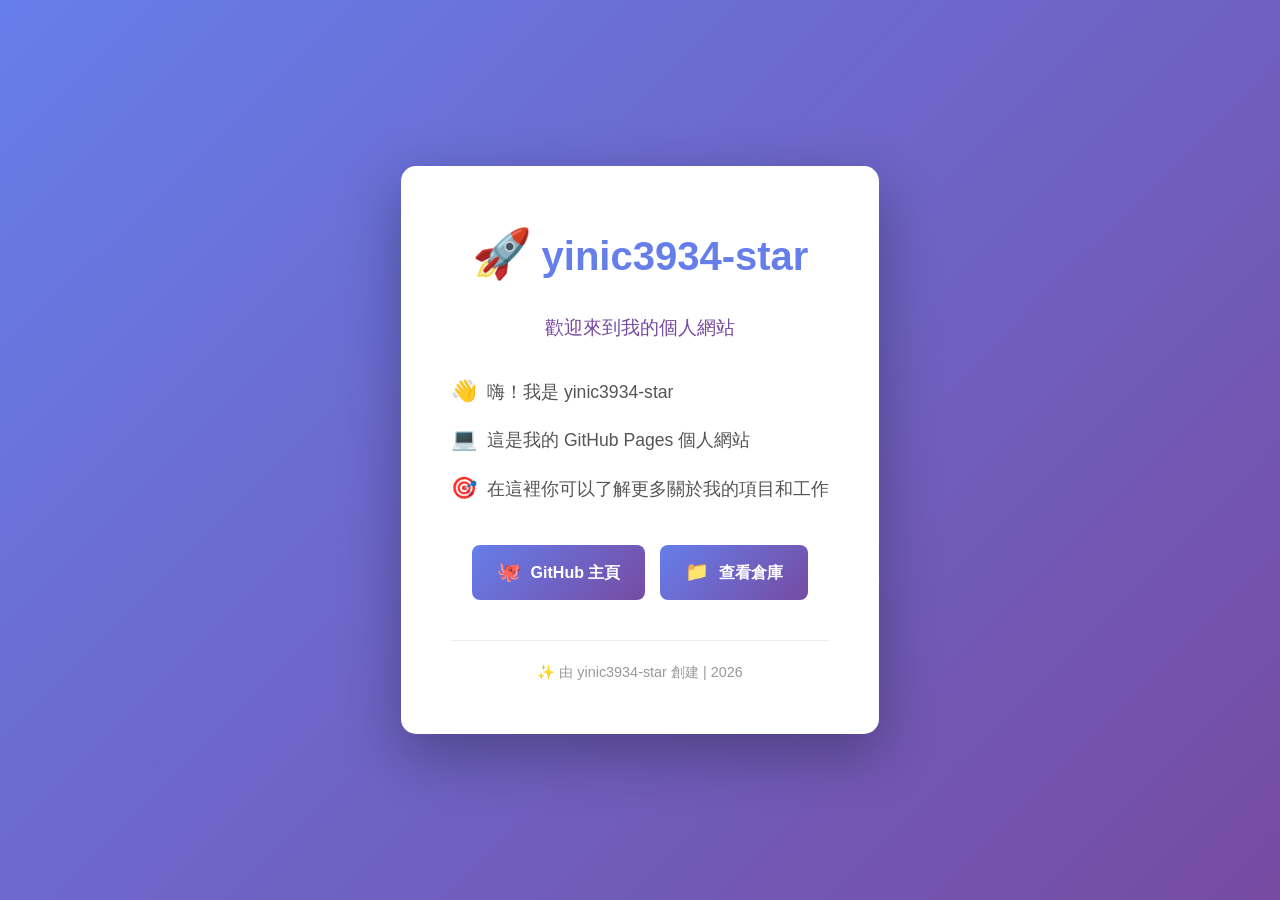
==== index.html @ efbbe554 "Initialize website with index.html" ====
<!DOCTYPE html>
<html lang="zh-TW">
<head>
    <meta charset="UTF-8">
    <meta name="viewport" content="width=device-width, initial-scale=1.0">
    <title>yinic3934-star 個人網站</title>
    <style>
        * {
            margin: 0;
            padding: 0;
            box-sizing: border-box;
        }
        
        body {
            font-family: 'Segoe UI', Tahoma, Geneva, Verdana, sans-serif;
            line-height: 1.6;
            color: #333;
            background: linear-gradient(135deg, #667eea 0%, #764ba2 100%);
            min-height: 100vh;
            display: flex;
            align-items: center;
            justify-content: center;
            padding: 20px;
        }
        
        .container {
            background: white;
            border-radius: 15px;
            box-shadow: 0 20px 60px rgba(0, 0, 0, 0.3);
            padding: 50px;
            max-width: 600px;
            text-align: center;
            animation: slideIn 0.6s ease-out;
        }
        
        @keyframes slideIn {
            from {
                opacity: 0;
                transform: translateY(-20px);
            }
            to {
                opacity: 1;
                transform: translateY(0);
            }
        }
        
        h1 {
            color: #667eea;
            margin-bottom: 20px;
            font-size: 2.5em;
        }
        
        .subtitle {
            color: #764ba2;
            font-size: 1.2em;
            margin-bottom: 30px;
        }
        
        .content {
            margin: 30px 0;
            text-align: left;
        }
        
        .content p {
            margin: 15px 0;
            color: #555;
            font-size: 1.1em;
        }
        
        .links {
            margin-top: 40px;
            display: flex;
            gap: 15px;
            justify-content: center;
            flex-wrap: wrap;
        }
        
        .btn {
            display: inline-block;
            padding: 12px 25px;
            background: linear-gradient(135deg, #667eea 0%, #764ba2 100%);
            color: white;
            text-decoration: none;
            border-radius: 8px;
            transition: transform 0.3s, box-shadow 0.3s;
            font-weight: bold;
        }
        
        .btn:hover {
            transform: translateY(-3px);
            box-shadow: 0 10px 20px rgba(102, 126, 234, 0.4);
        }
        
        .footer {
            margin-top: 40px;
            padding-top: 20px;
            border-top: 1px solid #eee;
            color: #999;
            font-size: 0.9em;
        }
        
        .emoji {
            font-size: 1.2em;
            margin-right: 10px;
        }
    </style>
</head>
<body>
    <div class="container">
        <h1><span class="emoji">🚀</span>yinic3934-star</h1>
        <div class="subtitle">歡迎來到我的個人網站</div>
        
        <div class="content">
            <p><span class="emoji">👋</span>嗨！我是 yinic3934-star</p>
            <p><span class="emoji">💻</span>這是我的 GitHub Pages 個人網站</p>
            <p><span class="emoji">🎯</span>在這裡你可以了解更多關於我的項目和工作</p>
        </div>
        
        <div class="links">
            <a href="https://github.com/yinic3934-star" class="btn"><span class="emoji">🐙</span>GitHub 主頁</a>
            <a href="https://github.com/yinic3934-star/-" class="btn"><span class="emoji">📁</span>查看倉庫</a>
        </div>
        
        <div class="footer">
            <p>✨ 由 yinic3934-star 創建 | 2026</p>
        </div>
    </div>
</body>
</html>
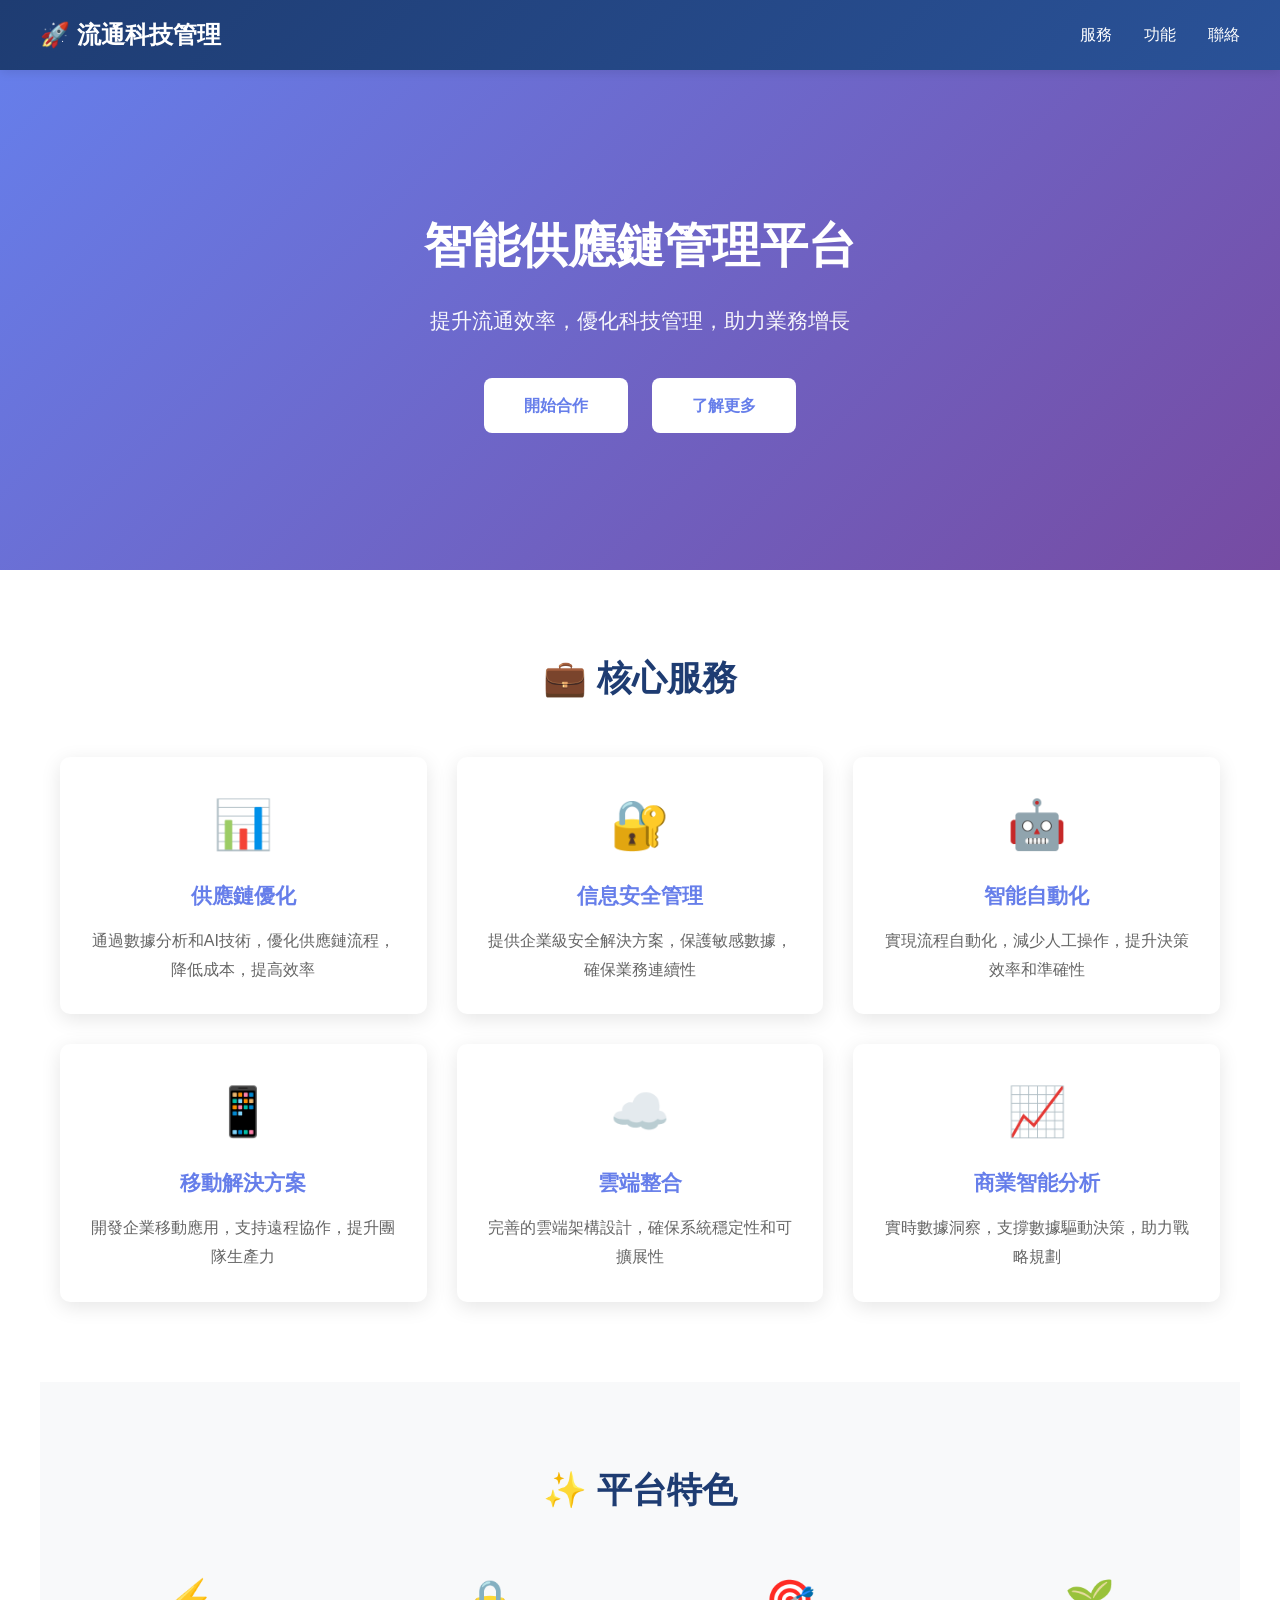
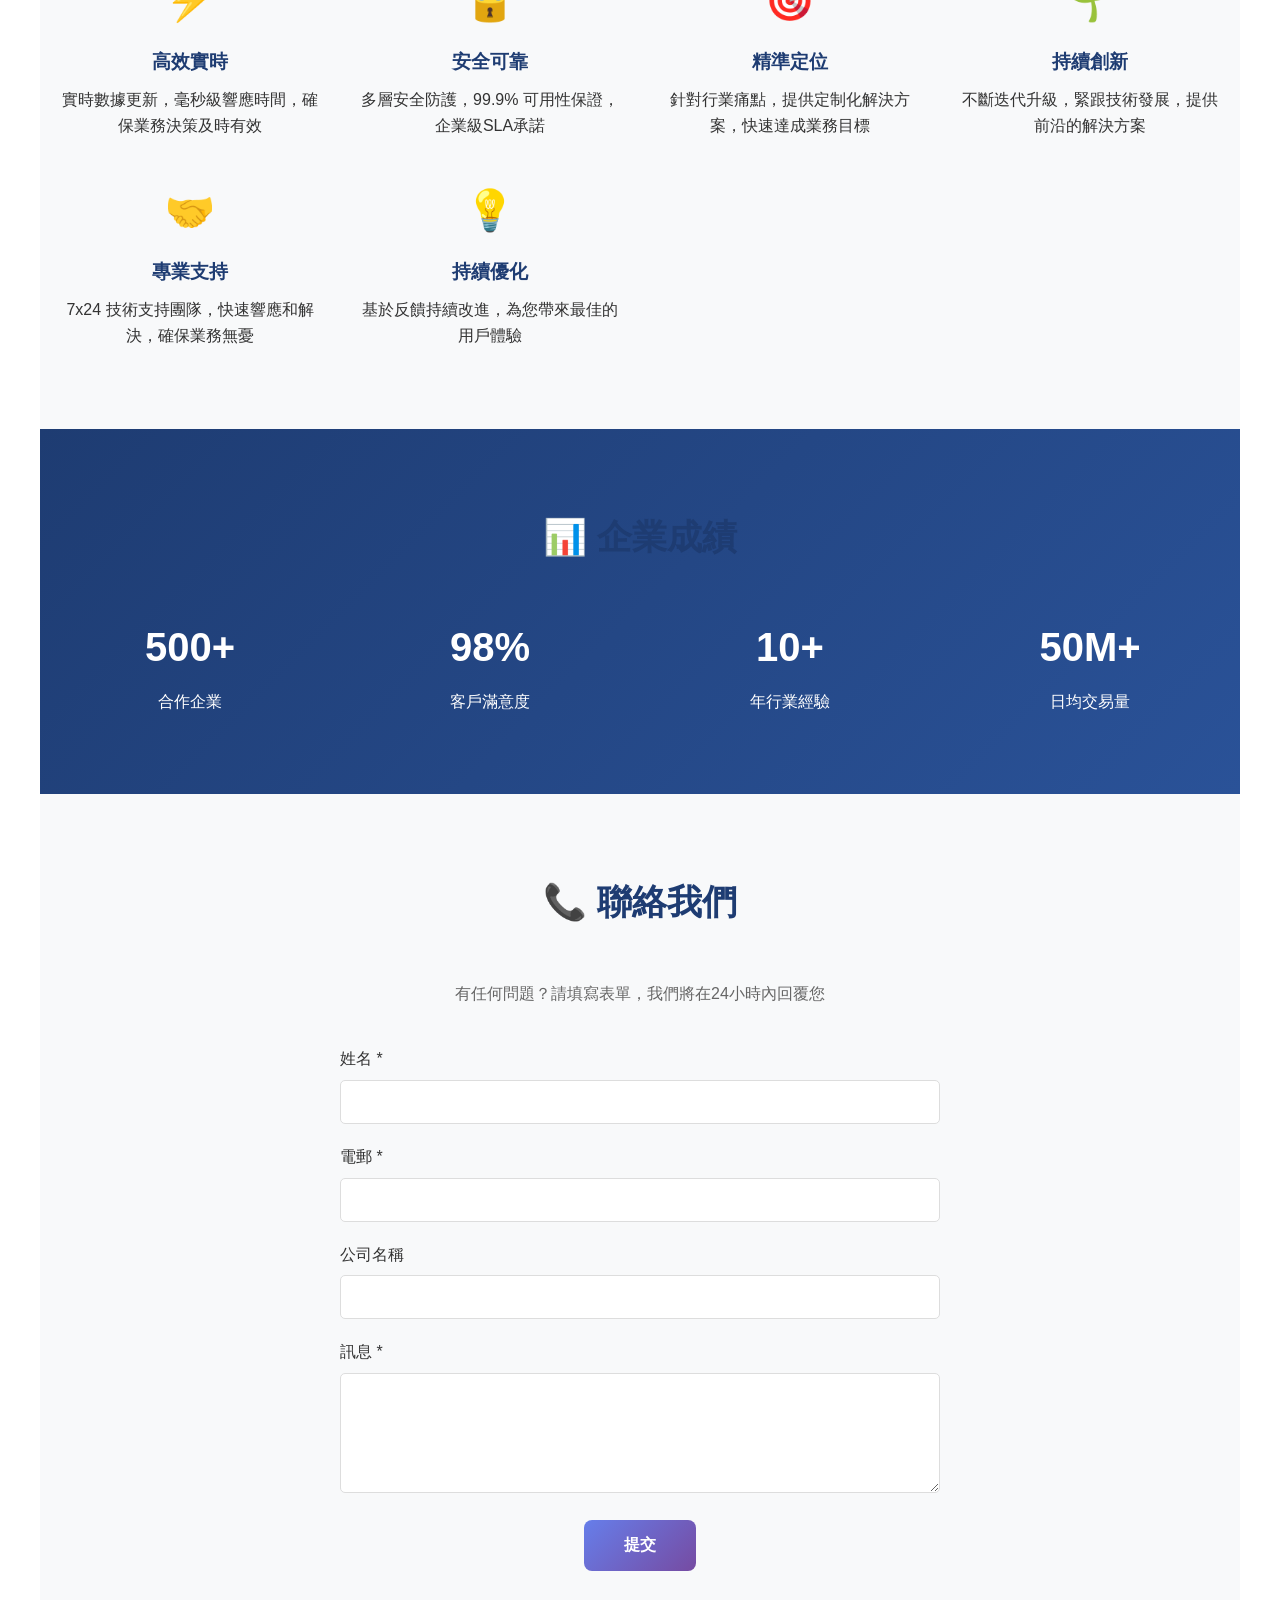
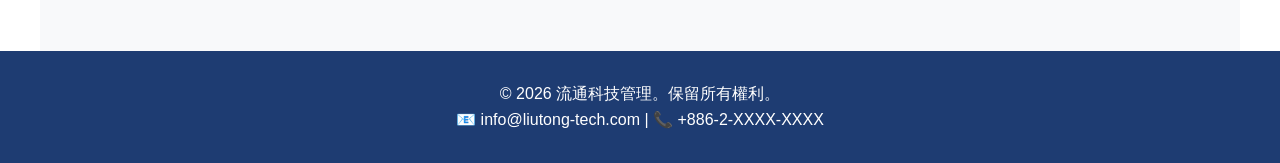
==== commit d8bbd4c4: "refactor: 轉換個人網站為流通科技管理企業網站 - 更新頁面標題和品牌識別 - 添加專業導航欄 - 重新設計英雄區域 - 添加6項核心服務卡片 - 添加6項平台特色功能 - 添加企業統計數據展" ====
--- a/index.html
+++ b/index.html
@@ -3,7 +3,7 @@
 <head>
     <meta charset="UTF-8">
     <meta name="viewport" content="width=device-width, initial-scale=1.0">
-    <title>yinic3934-star 個人網站</title>
+    <title>流通科技管理 - 智能供應鏈解決方案</title>
     <style>
         * {
             margin: 0;
@@ -15,28 +15,69 @@
             font-family: 'Segoe UI', Tahoma, Geneva, Verdana, sans-serif;
             line-height: 1.6;
             color: #333;
+        }
+        
+        /* 導航欄 */
+        nav {
+            background: linear-gradient(135deg, #1e3c72 0%, #2a5298 100%);
+            padding: 1rem 2rem;
+            position: sticky;
+            top: 0;
+            z-index: 1000;
+            box-shadow: 0 2px 10px rgba(0, 0, 0, 0.1);
+        }
+        
+        nav .nav-container {
+            max-width: 1200px;
+            margin: 0 auto;
+            display: flex;
+            justify-content: space-between;
+            align-items: center;
+        }
+        
+        nav .logo {
+            color: white;
+            font-size: 1.5em;
+            font-weight: bold;
+        }
+        
+        nav ul {
+            list-style: none;
+            display: flex;
+            gap: 2rem;
+        }
+        
+        nav a {
+            color: white;
+            text-decoration: none;
+            transition: opacity 0.3s;
+        }
+        
+        nav a:hover {
+            opacity: 0.8;
+        }
+        
+        /* 英雄區 */
+        .hero {
             background: linear-gradient(135deg, #667eea 0%, #764ba2 100%);
-            min-height: 100vh;
+            color: white;
+            padding: 100px 20px;
+            text-align: center;
+            min-height: 500px;
             display: flex;
             align-items: center;
             justify-content: center;
-            padding: 20px;
-        }
-        
-        .container {
-            background: white;
-            border-radius: 15px;
-            box-shadow: 0 20px 60px rgba(0, 0, 0, 0.3);
-            padding: 50px;
-            max-width: 600px;
-            text-align: center;
-            animation: slideIn 0.6s ease-out;
+        }
+        
+        .hero-content {
+            max-width: 800px;
+            animation: slideIn 0.8s ease-out;
         }
         
         @keyframes slideIn {
             from {
                 opacity: 0;
-                transform: translateY(-20px);
+                transform: translateY(-30px);
             }
             to {
                 opacity: 1;
@@ -44,86 +85,367 @@
             }
         }
         
-        h1 {
+        .hero h1 {
+            font-size: 3em;
+            margin-bottom: 20px;
+        }
+        
+        .hero p {
+            font-size: 1.3em;
+            margin-bottom: 40px;
+            opacity: 0.95;
+        }
+        
+        .btn-primary {
+            display: inline-block;
+            padding: 15px 40px;
+            background: white;
             color: #667eea;
-            margin-bottom: 20px;
-            font-size: 2.5em;
-        }
-        
-        .subtitle {
-            color: #764ba2;
-            font-size: 1.2em;
-            margin-bottom: 30px;
-        }
-        
-        .content {
-            margin: 30px 0;
-            text-align: left;
-        }
-        
-        .content p {
-            margin: 15px 0;
-            color: #555;
-            font-size: 1.1em;
-        }
-        
-        .links {
-            margin-top: 40px;
-            display: flex;
-            gap: 15px;
-            justify-content: center;
-            flex-wrap: wrap;
-        }
-        
-        .btn {
-            display: inline-block;
-            padding: 12px 25px;
-            background: linear-gradient(135deg, #667eea 0%, #764ba2 100%);
-            color: white;
             text-decoration: none;
             border-radius: 8px;
+            font-weight: bold;
             transition: transform 0.3s, box-shadow 0.3s;
+            margin: 0 10px;
+        }
+        
+        .btn-primary:hover {
+            transform: translateY(-3px);
+            box-shadow: 0 10px 30px rgba(0, 0, 0, 0.2);
+        }
+        
+        /* 區段 */
+        section {
+            padding: 80px 20px;
+            max-width: 1200px;
+            margin: 0 auto;
+        }
+        
+        section h2 {
+            font-size: 2.2em;
+            margin-bottom: 50px;
+            text-align: center;
+            color: #1e3c72;
+        }
+        
+        /* 服務區 */
+        .services {
+            display: grid;
+            grid-template-columns: repeat(auto-fit, minmax(280px, 1fr));
+            gap: 30px;
+        }
+        
+        .service-card {
+            background: white;
+            padding: 30px;
+            border-radius: 10px;
+            text-align: center;
+            box-shadow: 0 5px 20px rgba(0, 0, 0, 0.1);
+            transition: transform 0.3s, box-shadow 0.3s;
+        }
+        
+        .service-card:hover {
+            transform: translateY(-10px);
+            box-shadow: 0 15px 40px rgba(0, 0, 0, 0.15);
+        }
+        
+        .service-icon {
+            font-size: 3em;
+            margin-bottom: 15px;
+        }
+        
+        .service-card h3 {
+            color: #667eea;
+            margin-bottom: 15px;
+            font-size: 1.3em;
+        }
+        
+        .service-card p {
+            color: #666;
+            line-height: 1.8;
+        }
+        
+        /* 功能區 */
+        .features {
+            background: #f8f9fa;
+        }
+        
+        .features-grid {
+            display: grid;
+            grid-template-columns: repeat(auto-fit, minmax(250px, 1fr));
+            gap: 40px;
+        }
+        
+        .feature-item {
+            text-align: center;
+        }
+        
+        .feature-item .icon {
+            font-size: 2.5em;
+            margin-bottom: 15px;
+        }
+        
+        .feature-item h3 {
+            color: #1e3c72;
+            margin-bottom: 10px;
+        }
+        
+        /* 統計區 */
+        .stats {
+            background: linear-gradient(135deg, #1e3c72 0%, #2a5298 100%);
+            color: white;
+            text-align: center;
+        }
+        
+        .stats-grid {
+            display: grid;
+            grid-template-columns: repeat(auto-fit, minmax(200px, 1fr));
+            gap: 40px;
+        }
+        
+        .stat-item h3 {
+            font-size: 2.5em;
+            margin-bottom: 10px;
+        }
+        
+        /* 聯絡區 */
+        .contact {
+            background: #f8f9fa;
+            text-align: center;
+        }
+        
+        .contact-form {
+            max-width: 600px;
+            margin: 0 auto;
+        }
+        
+        .form-group {
+            margin-bottom: 20px;
+            text-align: left;
+        }
+        
+        .form-group label {
+            display: block;
+            margin-bottom: 8px;
+            color: #333;
+            font-weight: 500;
+        }
+        
+        .form-group input,
+        .form-group textarea {
+            width: 100%;
+            padding: 12px;
+            border: 1px solid #ddd;
+            border-radius: 5px;
+            font-family: inherit;
+            font-size: 1em;
+        }
+        
+        .form-group textarea {
+            resize: vertical;
+            min-height: 120px;
+        }
+        
+        .btn-submit {
+            background: linear-gradient(135deg, #667eea 0%, #764ba2 100%);
+            color: white;
+            padding: 15px 40px;
+            border: none;
+            border-radius: 8px;
+            font-size: 1em;
             font-weight: bold;
-        }
-        
-        .btn:hover {
+            cursor: pointer;
+            transition: transform 0.3s, box-shadow 0.3s;
+        }
+        
+        .btn-submit:hover {
             transform: translateY(-3px);
-            box-shadow: 0 10px 20px rgba(102, 126, 234, 0.4);
-        }
-        
-        .footer {
-            margin-top: 40px;
-            padding-top: 20px;
-            border-top: 1px solid #eee;
-            color: #999;
-            font-size: 0.9em;
-        }
-        
-        .emoji {
-            font-size: 1.2em;
-            margin-right: 10px;
+            box-shadow: 0 10px 30px rgba(102, 126, 234, 0.4);
+        }
+        
+        /* 頁腳 */
+        footer {
+            background: #1e3c72;
+            color: white;
+            text-align: center;
+            padding: 30px 20px;
+        }
+        
+        /* 響應式設計 */
+        @media (max-width: 768px) {
+            nav ul {
+                gap: 1rem;
+            }
+            
+            .hero h1 {
+                font-size: 2em;
+            }
+            
+            section {
+                padding: 50px 20px;
+            }
+            
+            section h2 {
+                font-size: 1.8em;
+            }
         }
     </style>
 </head>
 <body>
-    <div class="container">
-        <h1><span class="emoji">🚀</span>yinic3934-star</h1>
-        <div class="subtitle">歡迎來到我的個人網站</div>
-        
-        <div class="content">
-            <p><span class="emoji">👋</span>嗨！我是 yinic3934-star</p>
-            <p><span class="emoji">💻</span>這是我的 GitHub Pages 個人網站</p>
-            <p><span class="emoji">🎯</span>在這裡你可以了解更多關於我的項目和工作</p>
-        </div>
-        
-        <div class="links">
-            <a href="https://github.com/yinic3934-star" class="btn"><span class="emoji">🐙</span>GitHub 主頁</a>
-            <a href="https://github.com/yinic3934-star/-" class="btn"><span class="emoji">📁</span>查看倉庫</a>
-        </div>
-        
-        <div class="footer">
-            <p>✨ 由 yinic3934-star 創建 | 2026</p>
+    <!-- 導航欄 -->
+    <nav>
+        <div class="nav-container">
+            <div class="logo">🚀 流通科技管理</div>
+            <ul>
+                <li><a href="#services">服務</a></li>
+                <li><a href="#features">功能</a></li>
+                <li><a href="#contact">聯絡</a></li>
+            </ul>
+        </div>
+    </nav>
+    
+    <!-- 英雄區 -->
+    <div class="hero">
+        <div class="hero-content">
+            <h1>智能供應鏈管理平台</h1>
+            <p>提升流通效率，優化科技管理，助力業務增長</p>
+            <a href="#contact" class="btn-primary">開始合作</a>
+            <a href="#services" class="btn-primary">了解更多</a>
         </div>
     </div>
+    
+    <!-- 服務區 -->
+    <section id="services">
+        <h2>💼 核心服務</h2>
+        <div class="services">
+            <div class="service-card">
+                <div class="service-icon">📊</div>
+                <h3>供應鏈優化</h3>
+                <p>通過數據分析和AI技術，優化供應鏈流程，降低成本，提高效率</p>
+            </div>
+            <div class="service-card">
+                <div class="service-icon">🔐</div>
+                <h3>信息安全管理</h3>
+                <p>提供企業級安全解決方案，保護敏感數據，確保業務連續性</p>
+            </div>
+            <div class="service-card">
+                <div class="service-icon">🤖</div>
+                <h3>智能自動化</h3>
+                <p>實現流程自動化，減少人工操作，提升決策效率和準確性</p>
+            </div>
+            <div class="service-card">
+                <div class="service-icon">📱</div>
+                <h3>移動解決方案</h3>
+                <p>開發企業移動應用，支持遠程協作，提升團隊生產力</p>
+            </div>
+            <div class="service-card">
+                <div class="service-icon">☁️</div>
+                <h3>雲端整合</h3>
+                <p>完善的雲端架構設計，確保系統穩定性和可擴展性</p>
+            </div>
+            <div class="service-card">
+                <div class="service-icon">📈</div>
+                <h3>商業智能分析</h3>
+                <p>實時數據洞察，支撐數據驅動決策，助力戰略規劃</p>
+            </div>
+        </div>
+    </section>
+    
+    <!-- 功能區 -->
+    <section class="features" id="features">
+        <h2>✨ 平台特色</h2>
+        <div class="features-grid">
+            <div class="feature-item">
+                <div class="icon">⚡</div>
+                <h3>高效實時</h3>
+                <p>實時數據更新，毫秒級響應時間，確保業務決策及時有效</p>
+            </div>
+            <div class="feature-item">
+                <div class="icon">🔒</div>
+                <h3>安全可靠</h3>
+                <p>多層安全防護，99.9% 可用性保證，企業級SLA承諾</p>
+            </div>
+            <div class="feature-item">
+                <div class="icon">🎯</div>
+                <h3>精準定位</h3>
+                <p>針對行業痛點，提供定制化解決方案，快速達成業務目標</p>
+            </div>
+            <div class="feature-item">
+                <div class="icon">🌱</div>
+                <h3>持續創新</h3>
+                <p>不斷迭代升級，緊跟技術發展，提供前沿的解決方案</p>
+            </div>
+            <div class="feature-item">
+                <div class="icon">🤝</div>
+                <h3>專業支持</h3>
+                <p>7x24 技術支持團隊，快速響應和解決，確保業務無憂</p>
+            </div>
+            <div class="feature-item">
+                <div class="icon">💡</div>
+                <h3>持續優化</h3>
+                <p>基於反饋持續改進，為您帶來最佳的用戶體驗</p>
+            </div>
+        </div>
+    </section>
+    
+    <!-- 統計區 -->
+    <section class="stats">
+        <h2>📊 企業成績</h2>
+        <div class="stats-grid">
+            <div class="stat-item">
+                <h3>500+</h3>
+                <p>合作企業</p>
+            </div>
+            <div class="stat-item">
+                <h3>98%</h3>
+                <p>客戶滿意度</p>
+            </div>
+            <div class="stat-item">
+                <h3>10+</h3>
+                <p>年行業經驗</p>
+            </div>
+            <div class="stat-item">
+                <h3>50M+</h3>
+                <p>日均交易量</p>
+            </div>
+        </div>
+    </section>
+    
+    <!-- 聯絡區 -->
+    <section id="contact" class="contact">
+        <h2>📞 聯絡我們</h2>
+        <p style="margin-bottom: 40px; color: #666;">有任何問題？請填寫表單，我們將在24小時內回覆您</p>
+        
+        <div class="contact-form">
+            <form>
+                <div class="form-group">
+                    <label for="name">姓名 *</label>
+                    <input type="text" id="name" name="name" required>
+                </div>
+                
+                <div class="form-group">
+                    <label for="email">電郵 *</label>
+                    <input type="email" id="email" name="email" required>
+                </div>
+                
+                <div class="form-group">
+                    <label for="company">公司名稱</label>
+                    <input type="text" id="company" name="company">
+                </div>
+                
+                <div class="form-group">
+                    <label for="message">訊息 *</label>
+                    <textarea id="message" name="message" required></textarea>
+                </div>
+                
+                <button type="submit" class="btn-submit">提交</button>
+            </form>
+        </div>
+    </section>
+    
+    <!-- 頁腳 -->
+    <footer>
+        <p>&copy; 2026 流通科技管理。保留所有權利。</p>
+        <p>📧 info@liutong-tech.com | 📞 +886-2-XXXX-XXXX</p>
+    </footer>
 </body>
 </html>
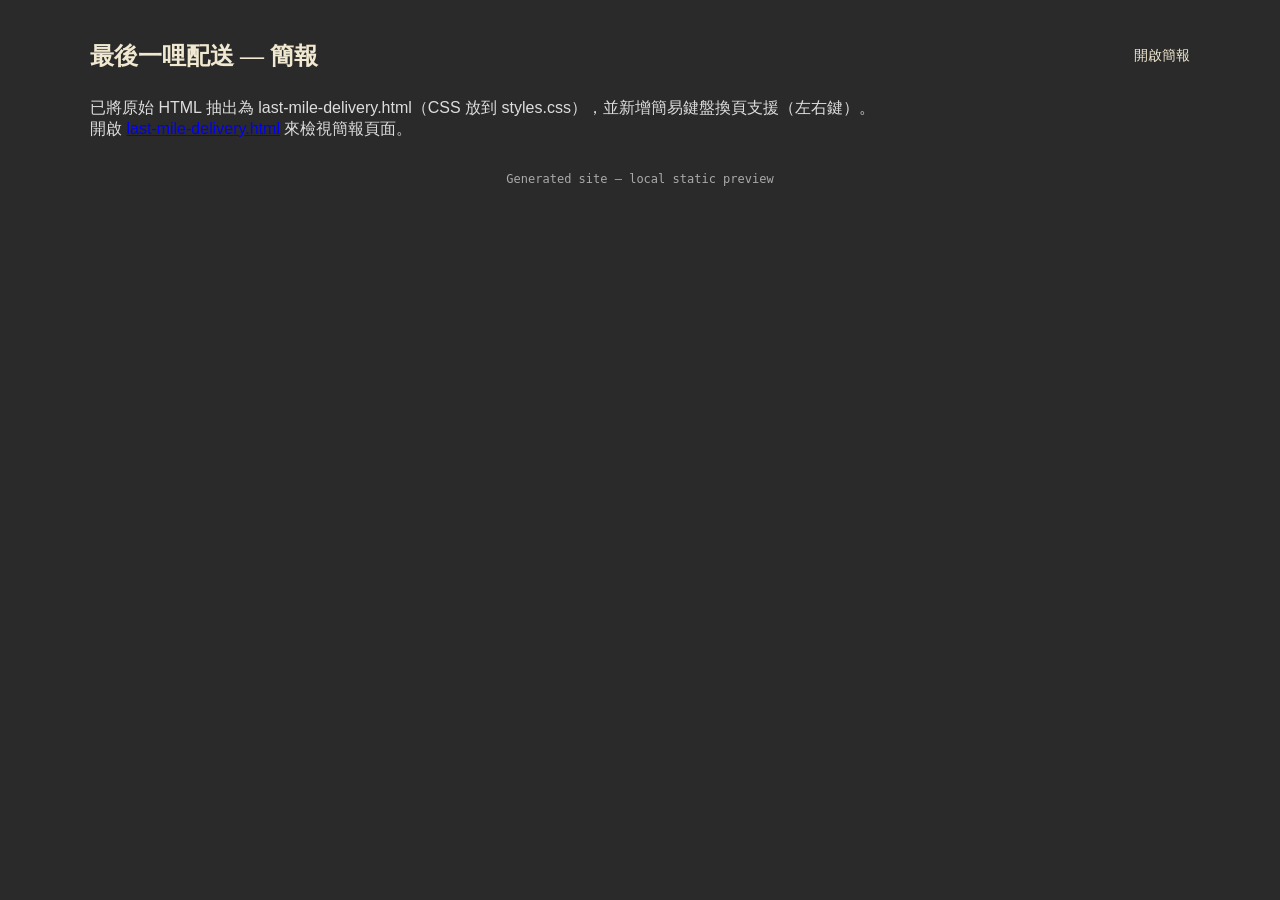
==== commit bc636234: "Add static presentation files: index, last-mile-delivery, styles, script, README" ====
--- a/index.html
+++ b/index.html
@@ -1,451 +1,28 @@
 <!DOCTYPE html>
 <html lang="zh-TW">
 <head>
-    <meta charset="UTF-8">
-    <meta name="viewport" content="width=device-width, initial-scale=1.0">
-    <title>流通科技管理 - 智能供應鏈解決方案</title>
-    <style>
-        * {
-            margin: 0;
-            padding: 0;
-            box-sizing: border-box;
-        }
-        
-        body {
-            font-family: 'Segoe UI', Tahoma, Geneva, Verdana, sans-serif;
-            line-height: 1.6;
-            color: #333;
-        }
-        
-        /* 導航欄 */
-        nav {
-            background: linear-gradient(135deg, #1e3c72 0%, #2a5298 100%);
-            padding: 1rem 2rem;
-            position: sticky;
-            top: 0;
-            z-index: 1000;
-            box-shadow: 0 2px 10px rgba(0, 0, 0, 0.1);
-        }
-        
-        nav .nav-container {
-            max-width: 1200px;
-            margin: 0 auto;
-            display: flex;
-            justify-content: space-between;
-            align-items: center;
-        }
-        
-        nav .logo {
-            color: white;
-            font-size: 1.5em;
-            font-weight: bold;
-        }
-        
-        nav ul {
-            list-style: none;
-            display: flex;
-            gap: 2rem;
-        }
-        
-        nav a {
-            color: white;
-            text-decoration: none;
-            transition: opacity 0.3s;
-        }
-        
-        nav a:hover {
-            opacity: 0.8;
-        }
-        
-        /* 英雄區 */
-        .hero {
-            background: linear-gradient(135deg, #667eea 0%, #764ba2 100%);
-            color: white;
-            padding: 100px 20px;
-            text-align: center;
-            min-height: 500px;
-            display: flex;
-            align-items: center;
-            justify-content: center;
-        }
-        
-        .hero-content {
-            max-width: 800px;
-            animation: slideIn 0.8s ease-out;
-        }
-        
-        @keyframes slideIn {
-            from {
-                opacity: 0;
-                transform: translateY(-30px);
-            }
-            to {
-                opacity: 1;
-                transform: translateY(0);
-            }
-        }
-        
-        .hero h1 {
-            font-size: 3em;
-            margin-bottom: 20px;
-        }
-        
-        .hero p {
-            font-size: 1.3em;
-            margin-bottom: 40px;
-            opacity: 0.95;
-        }
-        
-        .btn-primary {
-            display: inline-block;
-            padding: 15px 40px;
-            background: white;
-            color: #667eea;
-            text-decoration: none;
-            border-radius: 8px;
-            font-weight: bold;
-            transition: transform 0.3s, box-shadow 0.3s;
-            margin: 0 10px;
-        }
-        
-        .btn-primary:hover {
-            transform: translateY(-3px);
-            box-shadow: 0 10px 30px rgba(0, 0, 0, 0.2);
-        }
-        
-        /* 區段 */
-        section {
-            padding: 80px 20px;
-            max-width: 1200px;
-            margin: 0 auto;
-        }
-        
-        section h2 {
-            font-size: 2.2em;
-            margin-bottom: 50px;
-            text-align: center;
-            color: #1e3c72;
-        }
-        
-        /* 服務區 */
-        .services {
-            display: grid;
-            grid-template-columns: repeat(auto-fit, minmax(280px, 1fr));
-            gap: 30px;
-        }
-        
-        .service-card {
-            background: white;
-            padding: 30px;
-            border-radius: 10px;
-            text-align: center;
-            box-shadow: 0 5px 20px rgba(0, 0, 0, 0.1);
-            transition: transform 0.3s, box-shadow 0.3s;
-        }
-        
-        .service-card:hover {
-            transform: translateY(-10px);
-            box-shadow: 0 15px 40px rgba(0, 0, 0, 0.15);
-        }
-        
-        .service-icon {
-            font-size: 3em;
-            margin-bottom: 15px;
-        }
-        
-        .service-card h3 {
-            color: #667eea;
-            margin-bottom: 15px;
-            font-size: 1.3em;
-        }
-        
-        .service-card p {
-            color: #666;
-            line-height: 1.8;
-        }
-        
-        /* 功能區 */
-        .features {
-            background: #f8f9fa;
-        }
-        
-        .features-grid {
-            display: grid;
-            grid-template-columns: repeat(auto-fit, minmax(250px, 1fr));
-            gap: 40px;
-        }
-        
-        .feature-item {
-            text-align: center;
-        }
-        
-        .feature-item .icon {
-            font-size: 2.5em;
-            margin-bottom: 15px;
-        }
-        
-        .feature-item h3 {
-            color: #1e3c72;
-            margin-bottom: 10px;
-        }
-        
-        /* 統計區 */
-        .stats {
-            background: linear-gradient(135deg, #1e3c72 0%, #2a5298 100%);
-            color: white;
-            text-align: center;
-        }
-        
-        .stats-grid {
-            display: grid;
-            grid-template-columns: repeat(auto-fit, minmax(200px, 1fr));
-            gap: 40px;
-        }
-        
-        .stat-item h3 {
-            font-size: 2.5em;
-            margin-bottom: 10px;
-        }
-        
-        /* 聯絡區 */
-        .contact {
-            background: #f8f9fa;
-            text-align: center;
-        }
-        
-        .contact-form {
-            max-width: 600px;
-            margin: 0 auto;
-        }
-        
-        .form-group {
-            margin-bottom: 20px;
-            text-align: left;
-        }
-        
-        .form-group label {
-            display: block;
-            margin-bottom: 8px;
-            color: #333;
-            font-weight: 500;
-        }
-        
-        .form-group input,
-        .form-group textarea {
-            width: 100%;
-            padding: 12px;
-            border: 1px solid #ddd;
-            border-radius: 5px;
-            font-family: inherit;
-            font-size: 1em;
-        }
-        
-        .form-group textarea {
-            resize: vertical;
-            min-height: 120px;
-        }
-        
-        .btn-submit {
-            background: linear-gradient(135deg, #667eea 0%, #764ba2 100%);
-            color: white;
-            padding: 15px 40px;
-            border: none;
-            border-radius: 8px;
-            font-size: 1em;
-            font-weight: bold;
-            cursor: pointer;
-            transition: transform 0.3s, box-shadow 0.3s;
-        }
-        
-        .btn-submit:hover {
-            transform: translateY(-3px);
-            box-shadow: 0 10px 30px rgba(102, 126, 234, 0.4);
-        }
-        
-        /* 頁腳 */
-        footer {
-            background: #1e3c72;
-            color: white;
-            text-align: center;
-            padding: 30px 20px;
-        }
-        
-        /* 響應式設計 */
-        @media (max-width: 768px) {
-            nav ul {
-                gap: 1rem;
-            }
-            
-            .hero h1 {
-                font-size: 2em;
-            }
-            
-            section {
-                padding: 50px 20px;
-            }
-            
-            section h2 {
-                font-size: 1.8em;
-            }
-        }
-    </style>
+  <meta charset="utf-8" />
+  <meta name="viewport" content="width=device-width,initial-scale=1" />
+  <title>最後一哩配送 — 簡報網站</title>
+  <link rel="stylesheet" href="styles.css">
 </head>
 <body>
-    <!-- 導航欄 -->
-    <nav>
-        <div class="nav-container">
-            <div class="logo">🚀 流通科技管理</div>
-            <ul>
-                <li><a href="#services">服務</a></li>
-                <li><a href="#features">功能</a></li>
-                <li><a href="#contact">聯絡</a></li>
-            </ul>
-        </div>
+  <header style="width:1100px;margin:20px auto 0;display:flex;justify-content:space-between;align-items:center;">
+    <h2 style="font-family:'Noto Serif TC',serif;margin:0;color:#f0e8d0;">最後一哩配送 — 簡報</h2>
+    <nav style="font-family:'Noto Sans TC',sans-serif;font-size:14px;color:#f0e8d0;">
+      <a href="last-mile-delivery.html" style="color:inherit;text-decoration:none;margin-left:12px;">開啟簡報</a>
     </nav>
-    
-    <!-- 英雄區 -->
-    <div class="hero">
-        <div class="hero-content">
-            <h1>智能供應鏈管理平台</h1>
-            <p>提升流通效率，優化科技管理，助力業務增長</p>
-            <a href="#contact" class="btn-primary">開始合作</a>
-            <a href="#services" class="btn-primary">了解更多</a>
-        </div>
-    </div>
-    
-    <!-- 服務區 -->
-    <section id="services">
-        <h2>💼 核心服務</h2>
-        <div class="services">
-            <div class="service-card">
-                <div class="service-icon">📊</div>
-                <h3>供應鏈優化</h3>
-                <p>通過數據分析和AI技術，優化供應鏈流程，降低成本，提高效率</p>
-            </div>
-            <div class="service-card">
-                <div class="service-icon">🔐</div>
-                <h3>信息安全管理</h3>
-                <p>提供企業級安全解決方案，保護敏感數據，確保業務連續性</p>
-            </div>
-            <div class="service-card">
-                <div class="service-icon">🤖</div>
-                <h3>智能自動化</h3>
-                <p>實現流程自動化，減少人工操作，提升決策效率和準確性</p>
-            </div>
-            <div class="service-card">
-                <div class="service-icon">📱</div>
-                <h3>移動解決方案</h3>
-                <p>開發企業移動應用，支持遠程協作，提升團隊生產力</p>
-            </div>
-            <div class="service-card">
-                <div class="service-icon">☁️</div>
-                <h3>雲端整合</h3>
-                <p>完善的雲端架構設計，確保系統穩定性和可擴展性</p>
-            </div>
-            <div class="service-card">
-                <div class="service-icon">📈</div>
-                <h3>商業智能分析</h3>
-                <p>實時數據洞察，支撐數據驅動決策，助力戰略規劃</p>
-            </div>
-        </div>
-    </section>
-    
-    <!-- 功能區 -->
-    <section class="features" id="features">
-        <h2>✨ 平台特色</h2>
-        <div class="features-grid">
-            <div class="feature-item">
-                <div class="icon">⚡</div>
-                <h3>高效實時</h3>
-                <p>實時數據更新，毫秒級響應時間，確保業務決策及時有效</p>
-            </div>
-            <div class="feature-item">
-                <div class="icon">🔒</div>
-                <h3>安全可靠</h3>
-                <p>多層安全防護，99.9% 可用性保證，企業級SLA承諾</p>
-            </div>
-            <div class="feature-item">
-                <div class="icon">🎯</div>
-                <h3>精準定位</h3>
-                <p>針對行業痛點，提供定制化解決方案，快速達成業務目標</p>
-            </div>
-            <div class="feature-item">
-                <div class="icon">🌱</div>
-                <h3>持續創新</h3>
-                <p>不斷迭代升級，緊跟技術發展，提供前沿的解決方案</p>
-            </div>
-            <div class="feature-item">
-                <div class="icon">🤝</div>
-                <h3>專業支持</h3>
-                <p>7x24 技術支持團隊，快速響應和解決，確保業務無憂</p>
-            </div>
-            <div class="feature-item">
-                <div class="icon">💡</div>
-                <h3>持續優化</h3>
-                <p>基於反饋持續改進，為您帶來最佳的用戶體驗</p>
-            </div>
-        </div>
-    </section>
-    
-    <!-- 統計區 -->
-    <section class="stats">
-        <h2>📊 企業成績</h2>
-        <div class="stats-grid">
-            <div class="stat-item">
-                <h3>500+</h3>
-                <p>合作企業</p>
-            </div>
-            <div class="stat-item">
-                <h3>98%</h3>
-                <p>客戶滿意度</p>
-            </div>
-            <div class="stat-item">
-                <h3>10+</h3>
-                <p>年行業經驗</p>
-            </div>
-            <div class="stat-item">
-                <h3>50M+</h3>
-                <p>日均交易量</p>
-            </div>
-        </div>
-    </section>
-    
-    <!-- 聯絡區 -->
-    <section id="contact" class="contact">
-        <h2>📞 聯絡我們</h2>
-        <p style="margin-bottom: 40px; color: #666;">有任何問題？請填寫表單，我們將在24小時內回覆您</p>
-        
-        <div class="contact-form">
-            <form>
-                <div class="form-group">
-                    <label for="name">姓名 *</label>
-                    <input type="text" id="name" name="name" required>
-                </div>
-                
-                <div class="form-group">
-                    <label for="email">電郵 *</label>
-                    <input type="email" id="email" name="email" required>
-                </div>
-                
-                <div class="form-group">
-                    <label for="company">公司名稱</label>
-                    <input type="text" id="company" name="company">
-                </div>
-                
-                <div class="form-group">
-                    <label for="message">訊息 *</label>
-                    <textarea id="message" name="message" required></textarea>
-                </div>
-                
-                <button type="submit" class="btn-submit">提交</button>
-            </form>
-        </div>
-    </section>
-    
-    <!-- 頁腳 -->
-    <footer>
-        <p>&copy; 2026 流通科技管理。保留所有權利。</p>
-        <p>📧 info@liutong-tech.com | 📞 +886-2-XXXX-XXXX</p>
-    </footer>
+  </header>
+
+  <main style="width:1100px;margin:18px auto;">
+    <p style="color:#ddd;font-family:'Noto Sans TC',sans-serif;">
+      已將原始 HTML 抽出為 last-mile-delivery.html（CSS 放到 styles.css），並新增簡易鍵盤換頁支援（左右鍵）。<br>
+      開啟 <a href="last-mile-delivery.html">last-mile-delivery.html</a> 來檢視簡報頁面。
+    </p>
+  </main>
+
+  <footer style="width:1100px;margin:6px auto 60px;color:#aaa;font-family:monospace;font-size:12px;text-align:center;">
+    Generated site — local static preview
+  </footer>
 </body>
-</html>+</html>
--- a/styles.css
+++ b/styles.css
@@ -0,0 +1,227 @@
+/* 提取自原始 last-mile-delivery.html 的樣式（已完整保留） */
+* { margin:0; padding:0; box-sizing:border-box; }
+
+:root {
+  --cream: #f0e8d0;
+  --cream2: #e8dcc0;
+  --olive-dark: #4a5a20;
+  --olive: #5a6e28;
+  --olive-mid: #6e8030;
+  --amber: #c07828;
+  --amber2: #d48830;
+  --brown-text: #3a2810;
+  --brown2: #5a3c18;
+  --text: #2a1e08;
+  --text2: #4a3820;
+  --text3: #7a6040;
+  --white: #fefcf5;
+  --tag-bg: rgba(255,255,255,0.2);
+}
+
+body {
+  font-family: 'Noto Sans TC', sans-serif;
+  background: #2a2a2a;
+  display: flex;
+  flex-direction: column;
+  align-items: center;
+  padding: 20px;
+  gap: 8px;
+}
+
+/* ── SLIDE SHELL ── */
+.slide {
+  width: 1100px;
+  min-height: 620px;
+  background: var(--cream);
+  position: relative;
+  overflow: hidden;
+  box-shadow: 0 4px 24px rgba(0,0,0,0.5);
+  display: none; /* 由 script.js 控制顯示 */
+  flex-direction: column;
+  margin-bottom: 8px;
+}
+
+/* 讓第一個 slide 預設顯示（若沒有 JS） */
+.slide:first-of-type { display: flex; }
+
+/* ── GAMMA BADGE ── */
+.gamma-badge {
+  position: absolute;
+  bottom: 14px; right: 18px;
+  background: #1a2a5a;
+  color: white;
+  font-size: 11px;
+  font-weight: 700;
+  padding: 5px 12px;
+  border-radius: 4px;
+  letter-spacing: 0.08em;
+  z-index: 10;
+}
+.gamma-badge span { color: #4af; font-family: monospace; font-weight: 900; }
+
+/* ═ SLIDE 1 */
+.s1 {
+  background: var(--cream);
+  min-height: 620px;
+}
+.s1-bg {
+  position: absolute; inset: 0;
+  background: linear-gradient(rgba(240,232,208,0.82), rgba(240,232,208,0.88)),
+    repeating-linear-gradient(45deg, transparent, transparent 40px, rgba(80,60,20,0.04) 40px, rgba(80,60,20,0.04) 80px);
+  z-index: 0;
+}
+.s1-city {
+  position: absolute;
+  bottom: 0; left: 0; right: 0;
+  height: 380px;
+  background:
+    linear-gradient(180deg, transparent 0%, rgba(100,80,30,0.12) 60%, rgba(80,60,20,0.18) 100%);
+  z-index: 1;
+}
+.s1-content {
+  position: relative; z-index: 2;
+  padding: 90px 60px 60px 60px;
+  display: flex; flex-direction: column;
+  justify-content: flex-end;
+  flex: 1;
+}
+.s1-title {
+  font-family: 'Noto Serif TC', serif;
+  font-size: 46px;
+  font-weight: 700;
+  color: var(--brown-text);
+  line-height: 1.3;
+  margin-bottom: 18px;
+}
+.s1-desc {
+  font-size: 13.5px;
+  color: var(--text2);
+  line-height: 1.85;
+  max-width: 780px;
+  margin-bottom: 28px;
+}
+.s1-tags {
+  display: flex; gap: 10px;
+}
+.tag {
+  padding: 5px 16px;
+  border: 1.5px solid rgba(90,70,24,0.4);
+  border-radius: 999px;
+  font-size: 12px;
+  color: var(--text2);
+  background: rgba(255,255,255,0.35);
+}
+
+/* ═ SLIDE TEMPLATES */
+.slide-inner {
+  padding: 44px 60px 56px;
+  flex: 1;
+  display: flex;
+  flex-direction: column;
+}
+.slide-h1 {
+  font-family: 'Noto Serif TC', serif;
+  font-size: 34px;
+  font-weight: 700;
+  color: var(--brown-text);
+  margin-bottom: 18px;
+}
+.slide-body {
+  font-size: 13px;
+  color: var(--text2);
+  line-height: 1.9;
+  margin-bottom: 14px;
+}
+
+/* Steps row */
+.steps-row {
+  display: flex;
+  gap: 0;
+  margin: 22px 0 14px;
+  flex-wrap: nowrap;
+}
+.step-arrow {
+  flex: 1;
+  display: flex;
+  flex-direction: column;
+  position: relative;
+}
+.step-arrow-head {
+  height: 52px;
+  display: flex;
+  align-items: center;
+  justify-content: center;
+  font-size: 22px;
+  color: rgba(255,255,255,0.9);
+  clip-path: polygon(0 0, calc(100% - 20px) 0, 100% 50%, calc(100% - 20px) 100%, 0 100%);
+  margin-right: -1px;
+}
+.step-arrow:nth-child(1) .step-arrow-head { background: var(--olive); }
+.step-arrow:nth-child(2) .step-arrow-head { background: var(--olive-mid); }
+.step-arrow:nth-child(3) .step-arrow-head { background: var(--amber); }
+.step-arrow:nth-child(4) .step-arrow-head { background: var(--amber2); clip-path: none; border-radius: 0 4px 4px 0; margin-right: 0; }
+.step-arrow-title {
+  font-family: 'Noto Serif TC', serif;
+  font-size: 14.5px;
+  font-weight: 700;
+  color: var(--brown-text);
+  margin-top: 10px;
+  padding: 0 8px;
+}
+.step-arrow-desc {
+  font-size: 12px;
+  color: var(--text3);
+  line-height: 1.75;
+  padding: 0 8px;
+  margin-top: 4px;
+}
+
+/* 其他 slide 元件（簡化版，保留主要樣式） */
+.s3-layout { display:grid; grid-template-columns:1fr 1fr; gap:0; }
+.s3-left { padding:44px 40px 56px 60px; display:flex; flex-direction:column; }
+.s3-stats { display:flex; flex-direction:column; gap:0; margin-top:24px; }
+.stat-num { font-family:'Noto Serif TC',serif; font-size:52px; font-weight:900; color:var(--brown-text); }
+.stat-label { font-size:13px; font-weight:700; color:var(--text2); margin-top:2px; margin-bottom:5px; }
+.stat-desc { font-size:12px; color:var(--text3); line-height:1.75; max-width:280px; }
+.s3-right { position:relative; overflow:hidden; background:linear-gradient(135deg, rgba(210,190,140,0.3) 0%, transparent 60%), var(--cream2); display:flex; align-items:center; justify-content:center; }
+.s3-illus { width:100%; height:100%; background:radial-gradient(ellipse at 70% 50%, rgba(200,160,80,0.15) 0%, transparent 70%); display:flex; align-items:center; justify-content:center; }
+.s3-illus-icon { font-size:120px; opacity:0.18; filter:grayscale(30%); }
+.s3-note { margin-top:16px; font-size:12.5px; color:var(--text2); line-height:1.85; }
+
+/* Chart */
+.s4-layout { display:grid; grid-template-columns:1fr 1fr; gap:32px; flex:1; align-items:start; }
+.chart-box { background:var(--olive-dark); border-radius:6px; padding:20px 18px 18px; color:white; }
+.chart-title { font-family:'Noto Serif TC',serif; font-size:14px; font-weight:700; color:white; margin-bottom:16px; }
+.bar-row2 { display:flex; align-items:center; margin-bottom:10px; gap:8px; }
+.bar-label2 { font-size:11px; color:rgba(255,255,255,0.8); width:86px; flex-shrink:0; text-align:right; }
+.bar-track2 { flex:1; height:22px; background:rgba(255,255,255,0.08); border-radius:2px; overflow:hidden; }
+.bar-fill2 { height:100%; display:flex; align-items:center; padding-left:6px; font-size:10px; font-weight:700; color:rgba(255,255,255,0.9); transition:width 1.5s cubic-bezier(0.16,1,0.3,1); }
+.b1 { width:60%; background:rgba(255,255,255,0.55); color:var(--olive-dark); }
+.b2 { width:15%; background:rgba(255,255,255,0.38); color:var(--olive-dark); }
+.b3 { width:12%; background:rgba(255,255,255,0.28); color:rgba(255,255,255,0.9); }
+.b4 { width:10%; background:rgba(255,255,255,0.20); color:rgba(255,255,255,0.9); }
+.b5 { width:5%; background:rgba(255,255,255,0.12); color:rgba(255,255,255,0.9); }
+
+/* 其他卡片樣式簡化 */
+.cost-card2 { border-radius:6px; padding:14px; border:1.5px solid rgba(0,0,0,0.06); }
+.cost-card2.olive { border-color:var(--olive); background:rgba(90,110,40,0.06); }
+.cost-card2.amber { border-color:var(--amber2); background:rgba(212,136,48,0.06); }
+
+/* strat, urban 等共用樣式 */
+.strat-card { border-radius:8px; padding:26px 24px; }
+.strat-card.dark { background:var(--olive); color:white; }
+.strat-card.warm { background:var(--amber2); color:white; }
+
+/* slide counter 小樣式 */
+.slide-counter {
+  color: #888;
+  font-size: 11px;
+  font-family: monospace;
+  text-align: center;
+  margin: 2px 0;
+}
+
+/* 響應式：小螢幕自動縮放 container */
+@media (max-width:1200px) {
+  .slide, header, main, footer { width: 92%; }
+}
